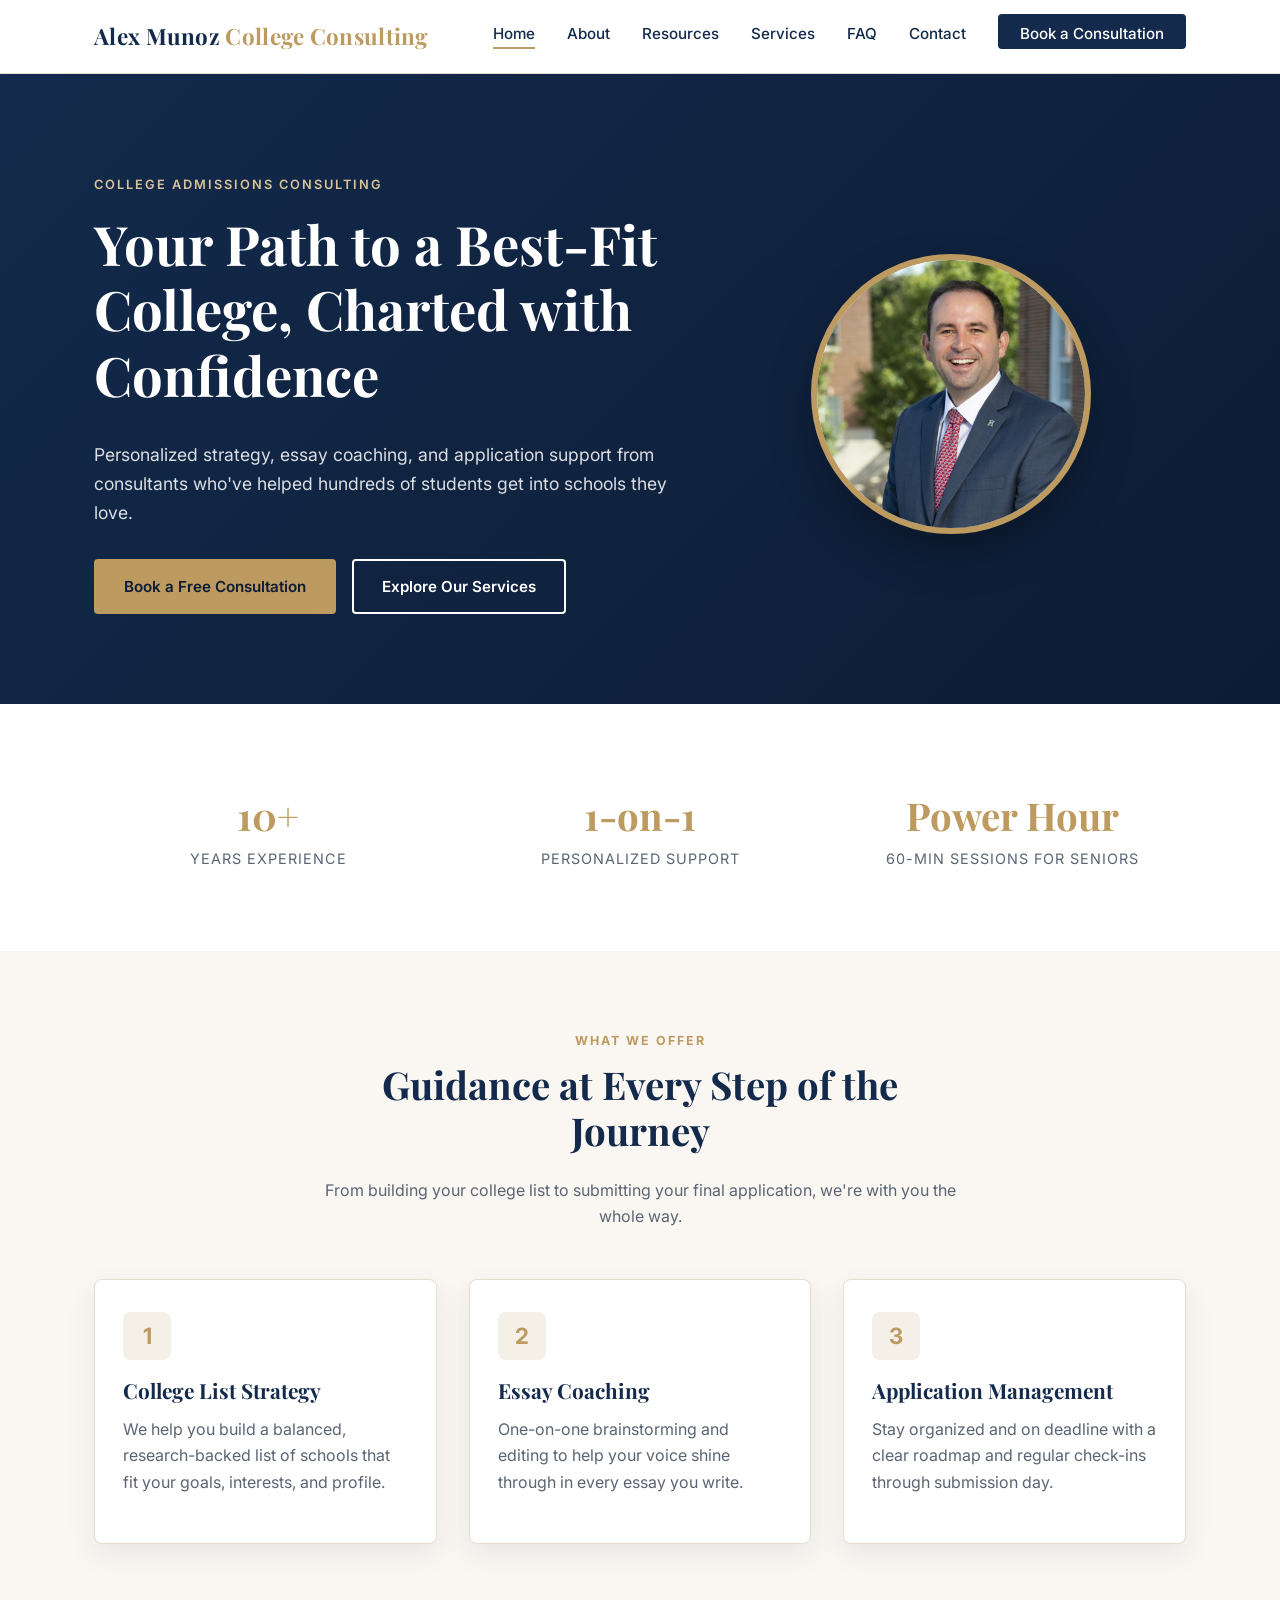
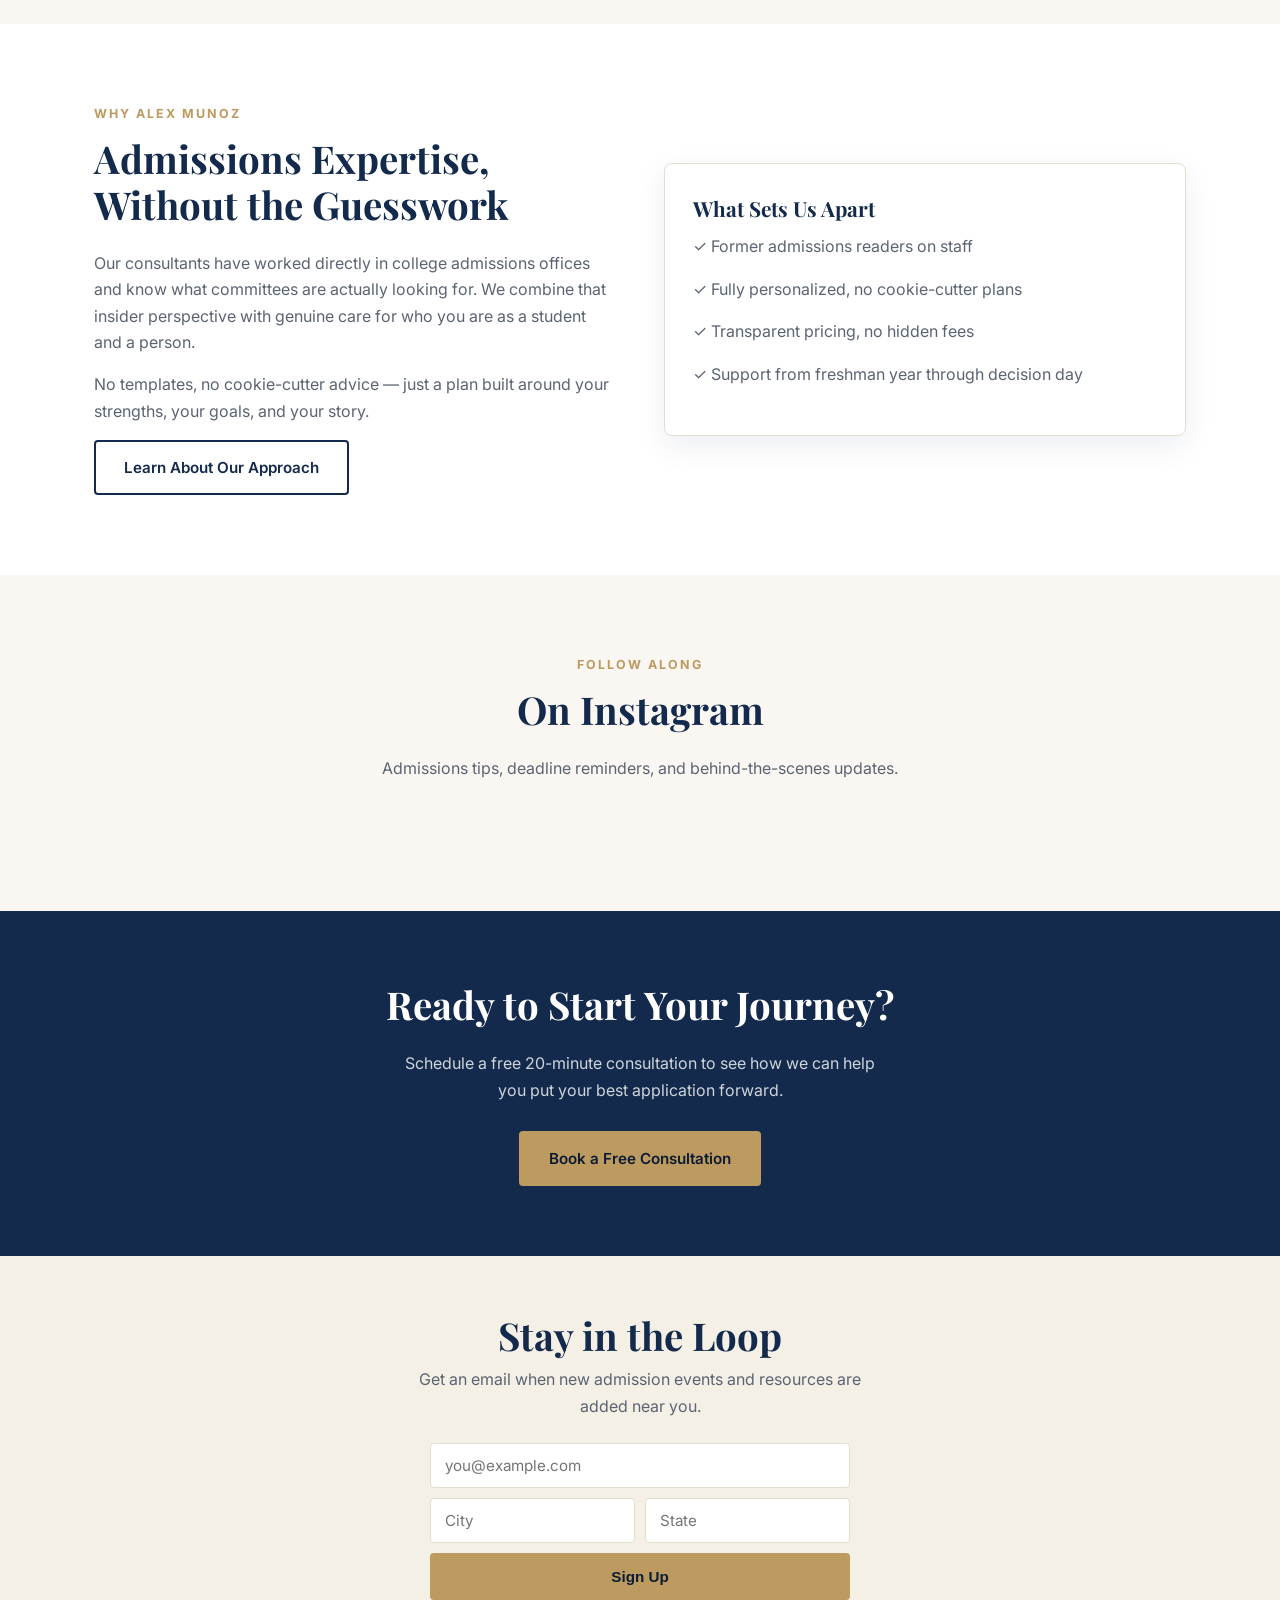
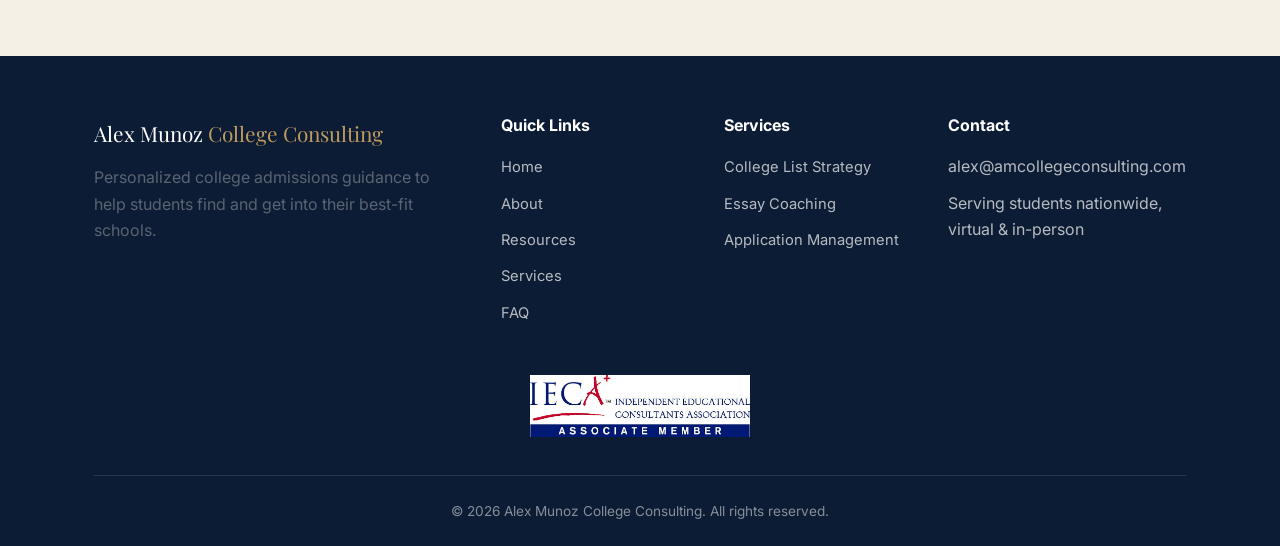
==== index.html @ 6f091584 "Add homepage hero headshot photo" ====
<!DOCTYPE html>
<html lang="en">
<head>
<!-- Google tag (gtag.js) -->
<script async src="https://www.googletagmanager.com/gtag/js?id=G-51WXC286CQ"></script>
<script>
  window.dataLayer = window.dataLayer || [];
  function gtag(){dataLayer.push(arguments);}
  gtag('js', new Date());
  gtag('config', 'G-51WXC286CQ');
</script>
<meta charset="UTF-8">
<meta name="viewport" content="width=device-width, initial-scale=1.0">
<link rel="icon" type="image/x-icon" href="favicon.ico">
<link rel="icon" type="image/png" sizes="32x32" href="favicon-32.png">
<link rel="icon" type="image/png" sizes="16x16" href="favicon-16.png">
<link rel="apple-touch-icon" sizes="180x180" href="apple-touch-icon.png">
<title>Alex Munoz College Consulting | Expert College Admissions Guidance</title>
<meta name="description" content="Alex Munoz College Consulting helps students craft standout applications and get into their best-fit colleges through personalized, one-on-one guidance.">
<link rel="canonical" href="https://amcollegeconsulting.com/">
<meta property="og:type" content="website">
<meta property="og:site_name" content="Alex Munoz College Consulting">
<meta property="og:url" content="https://amcollegeconsulting.com/">
<meta property="og:title" content="Alex Munoz College Consulting | Expert College Admissions Guidance">
<meta property="og:description" content="Alex Munoz College Consulting helps students craft standout applications and get into their best-fit colleges through personalized, one-on-one guidance.">
<meta property="og:image" content="https://amcollegeconsulting.com/social-preview.png">
<meta property="og:image:width" content="1200">
<meta property="og:image:height" content="630">
<meta name="twitter:card" content="summary_large_image">
<meta name="twitter:title" content="Alex Munoz College Consulting | Expert College Admissions Guidance">
<meta name="twitter:description" content="Alex Munoz College Consulting helps students craft standout applications and get into their best-fit colleges through personalized, one-on-one guidance.">
<meta name="twitter:image" content="https://amcollegeconsulting.com/social-preview.png">
<link rel="preconnect" href="https://fonts.googleapis.com">
<link href="https://fonts.googleapis.com/css2?family=Playfair+Display:wght@600;700&family=Inter:wght@400;500;600;700&display=swap" rel="stylesheet">
<link rel="stylesheet" href="styles.css?v=20260822a">
<script type="application/ld+json">
{
  "@context": "https://schema.org",
  "@type": "ProfessionalService",
  "name": "Alex Munoz College Consulting",
  "url": "https://amcollegeconsulting.com/",
  "image": "https://amcollegeconsulting.com/social-preview.png",
  "email": "alex@amcollegeconsulting.com",
  "description": "Personalized college admissions consulting, including college list strategy, essay coaching, application management, and interview preparation.",
  "areaServed": [
    {
      "@type": "City",
      "name": "North Dallas, TX"
    },
    {
      "@type": "Country",
      "name": "United States"
    }
  ],
  "priceRange": "$900 - $5,500+",
  "sameAs": [
    "https://www.iecaonline.com/"
  ]
}
</script>
</head>
<body>

<header class="site-header">
  <div class="nav-wrap">
    <a href="index.html" class="logo">Alex Munoz <span>College Consulting</span></a>
    <ul class="nav-links">
      <li><a href="index.html" class="active">Home</a></li>
      <li><a href="about.html">About</a></li>
      <li class="nav-dropdown">
        <a href="resources.html">Resources</a>
        <ul class="nav-dropdown-menu">
          <li><a href="resources.html#info-sessions">Admission Reps in Your Area</a></li>
        </ul>
      </li>
      <li><a href="services.html">Services</a></li>
      <li><a href="faq.html">FAQ</a></li>
      <li><a href="contact.html">Contact</a></li>
      <li><a href="contact.html" class="nav-cta">Book a Consultation</a></li>
    </ul>
    <button class="nav-toggle" aria-label="Toggle menu">&#9776;</button>
  </div>
</header>

<section class="hero">
  <div class="container hero-grid">
    <div class="hero-text">
      <span class="eyebrow">College Admissions Consulting</span>
      <h1>Your Path to a Best-Fit College, Charted with Confidence</h1>
      <p class="lead">Personalized strategy, essay coaching, and application support from consultants who've helped hundreds of students get into schools they love.</p>
      <div class="hero-actions">
        <a href="contact.html" class="btn btn-primary">Book a Free Consultation</a>
        <a href="services.html" class="btn btn-outline">Explore Our Services</a>
      </div>
    </div>
    <div class="hero-photo-wrap">
      <div class="hero-photo">
        <img src="alex-munoz-headshot.jpg" alt="Alex Munoz, Founder of Alex Munoz College Consulting" width="900" height="900">
      </div>
    </div>
  </div>
</section>

<section class="section-alt">
  <div class="container">
    <div class="stats" style="grid-template-columns: repeat(3, 1fr);">
      <div>
        <div class="stat-num">10+</div>
        <div class="stat-label">Years Experience</div>
      </div>
      <div>
        <div class="stat-num">1-on-1</div>
        <div class="stat-label">Personalized Support</div>
      </div>
      <div>
        <div class="stat-num">Power Hour</div>
        <div class="stat-label">60-Min Sessions for Seniors</div>
      </div>
    </div>
  </div>
</section>

<section>
  <div class="container">
    <div class="section-header">
      <span class="eyebrow-small">What We Offer</span>
      <h2>Guidance at Every Step of the Journey</h2>
      <p>From building your college list to submitting your final application, we're with you the whole way.</p>
    </div>
    <div class="grid-3">
      <div class="card">
        <div class="icon">1</div>
        <h3>College List Strategy</h3>
        <p>We help you build a balanced, research-backed list of schools that fit your goals, interests, and profile.</p>
      </div>
      <div class="card">
        <div class="icon">2</div>
        <h3>Essay Coaching</h3>
        <p>One-on-one brainstorming and editing to help your voice shine through in every essay you write.</p>
      </div>
      <div class="card">
        <div class="icon">3</div>
        <h3>Application Management</h3>
        <p>Stay organized and on deadline with a clear roadmap and regular check-ins through submission day.</p>
      </div>
    </div>
  </div>
</section>

<section class="section-alt">
  <div class="container">
    <div class="grid-2">
      <div>
        <span class="eyebrow-small">Why Alex Munoz</span>
        <h2>Admissions Expertise, Without the Guesswork</h2>
        <p>Our consultants have worked directly in college admissions offices and know what committees are actually looking for. We combine that insider perspective with genuine care for who you are as a student and a person.</p>
        <p>No templates, no cookie-cutter advice &mdash; just a plan built around your strengths, your goals, and your story.</p>
        <a href="about.html" class="btn btn-outline-navy">Learn About Our Approach</a>
      </div>
      <div class="card">
        <h3>What Sets Us Apart</h3>
        <p>&#10003; Former admissions readers on staff</p>
        <p>&#10003; Fully personalized, no cookie-cutter plans</p>
        <p>&#10003; Transparent pricing, no hidden fees</p>
        <p>&#10003; Support from freshman year through decision day</p>
      </div>
    </div>
  </div>
</section>

<section>
  <div class="container">
    <div class="section-header">
      <span class="eyebrow-small">Follow Along</span>
      <h2>On Instagram</h2>
      <p>Admissions tips, deadline reminders, and behind-the-scenes updates.</p>
    </div>
    <!-- Elfsight Instagram Feed | Untitled Instagram Feed -->
    <script src="https://elfsightcdn.com/platform.js" async></script>
    <div class="elfsight-app-0a816192-628d-4519-bcab-d9eaa3f98de2" data-elfsight-app-lazy></div>
  </div>
</section>

<section class="cta-band">
  <div class="container">
    <h2>Ready to Start Your Journey?</h2>
    <p>Schedule a free 20-minute consultation to see how we can help you put your best application forward.</p>
    <a href="contact.html" class="btn btn-primary">Book a Free Consultation</a>
  </div>
</section>

<section class="newsletter-band">
  <div class="container">
    <h2>Stay in the Loop</h2>
    <p>Get an email when new admission events and resources are added near you.</p>
    <p class="form-success" style="display:none; color: var(--gold); font-weight: 600;">Thanks! You're signed up.</p>
    <form class="newsletter-form" action="https://formspree.io/f/mgognybo" method="POST">
      <input type="hidden" name="form_type" value="Newsletter signup">
      <label for="newsletter-email" class="sr-only">Email address</label>
      <input type="email" id="newsletter-email" name="email" placeholder="you@example.com" required>
      <div class="newsletter-form-row">
        <label for="newsletter-city" class="sr-only">City</label>
        <input type="text" id="newsletter-city" name="city" placeholder="City">
        <label for="newsletter-state" class="sr-only">State</label>
        <input type="text" id="newsletter-state" name="state" placeholder="State">
      </div>
      <button type="submit" class="btn btn-primary">Sign Up</button>
    </form>
  </div>
</section>

<footer class="site-footer">
  <div class="container">
    <div class="footer-grid">
      <div>
        <div class="footer-logo">Alex Munoz <span>College Consulting</span></div>
        <p>Personalized college admissions guidance to help students find and get into their best-fit schools.</p>
      </div>
      <div>
        <h4>Quick Links</h4>
        <ul>
          <li><a href="index.html">Home</a></li>
          <li><a href="about.html">About</a></li>
          <li><a href="resources.html">Resources</a></li>
          <li><a href="services.html">Services</a></li>
          <li><a href="faq.html">FAQ</a></li>
        </ul>
      </div>
      <div>
        <h4>Services</h4>
        <ul>
          <li><a href="services.html">College List Strategy</a></li>
          <li><a href="services.html">Essay Coaching</a></li>
          <li><a href="services.html">Application Management</a></li>
        </ul>
      </div>
      <div>
        <h4>Contact</h4>
        <ul>
          <li>alex@amcollegeconsulting.com</li>
          <li>Serving students nationwide, virtual &amp; in-person</li>
        </ul>
      </div>
    </div>
    <div class="footer-badge">
      <a href="https://www.iecaonline.com/" target="_blank" rel="noopener">
        <img src="IECA%20logo.jpg" alt="IECA Associate Member">
      </a>
    </div>
    <div class="footer-bottom">
      &copy; 2026 Alex Munoz College Consulting. All rights reserved.
    </div>
  </div>
</footer>

<script src="main.js?v=20260810b"></script>
</body>
</html>
---- styles.css ----
/* Alex Munoz College Consulting — Shared Styles */

:root {
  --navy: #132a4c;
  --navy-dark: #0c1c34;
  --gold: #bd9a5f;
  --gold-light: #d9c398;
  --cream: #faf7f2;
  --white: #ffffff;
  --text: #26303f;
  --text-muted: #5b6472;
  --border: #e5ddd0;
  --shadow: 0 10px 30px rgba(19, 42, 76, 0.08);
}

* {
  box-sizing: border-box;
}

html {
  scroll-behavior: smooth;
}

body {
  margin: 0;
  font-family: 'Inter', -apple-system, BlinkMacSystemFont, 'Segoe UI', sans-serif;
  color: var(--text);
  background: var(--cream);
  line-height: 1.65;
}

h1, h2, h3, h4 {
  font-family: 'Playfair Display', Georgia, serif;
  color: var(--navy);
  line-height: 1.2;
  margin: 0 0 0.6em;
}

h1 { font-size: clamp(2.2rem, 5vw, 3.4rem); }
h2 { font-size: clamp(1.7rem, 3.5vw, 2.4rem); }
h3 { font-size: 1.3rem; }

p { margin: 0 0 1em; color: var(--text-muted); }

a { color: inherit; text-decoration: none; }

img { max-width: 100%; display: block; }

.container {
  max-width: 1140px;
  margin: 0 auto;
  padding: 0 24px;
}

/* Header */
.site-header {
  position: sticky;
  top: 0;
  z-index: 100;
  background: var(--white);
  border-bottom: 1px solid var(--border);
}

.nav-wrap {
  display: flex;
  align-items: center;
  justify-content: space-between;
  padding: 18px 24px;
  max-width: 1140px;
  margin: 0 auto;
}

.logo {
  font-family: 'Playfair Display', Georgia, serif;
  font-size: 1.4rem;
  font-weight: 700;
  color: var(--navy);
  letter-spacing: 0.3px;
}

.logo span {
  color: var(--gold);
}

.nav-links {
  display: flex;
  gap: 32px;
  list-style: none;
  margin: 0;
  padding: 0;
}

.nav-links a {
  font-weight: 500;
  font-size: 0.95rem;
  color: var(--navy);
  padding-bottom: 4px;
  border-bottom: 2px solid transparent;
  transition: border-color 0.2s ease, color 0.2s ease;
}

.nav-links a:hover,
.nav-links a.active {
  border-bottom-color: var(--gold);
}

.nav-cta {
  background: var(--navy);
  color: var(--white) !important;
  padding: 10px 22px;
  border-radius: 4px;
  font-weight: 600;
  font-size: 0.9rem;
  transition: background 0.2s ease;
  white-space: nowrap;
}

.nav-cta:hover {
  background: var(--gold);
  color: var(--navy) !important;
}

.nav-toggle {
  display: none;
  background: none;
  border: none;
  font-size: 1.6rem;
  color: var(--navy);
  cursor: pointer;
}

/* Buttons */
.btn {
  display: inline-block;
  padding: 13px 28px;
  border-radius: 4px;
  font-weight: 600;
  font-size: 0.95rem;
  transition: all 0.2s ease;
  cursor: pointer;
  border: 2px solid transparent;
}

.btn-primary {
  background: var(--gold);
  color: var(--navy-dark);
}

.btn-primary:hover {
  background: var(--navy);
  color: var(--white);
}

.btn-outline {
  border-color: var(--white);
  color: var(--white);
}

.btn-outline:hover {
  background: var(--white);
  color: var(--navy);
}

.btn-outline-navy {
  border-color: var(--navy);
  color: var(--navy);
}

.btn-outline-navy:hover {
  background: var(--navy);
  color: var(--white);
}

/* Hero */
.hero {
  background: linear-gradient(135deg, var(--navy) 0%, var(--navy-dark) 100%);
  color: var(--white);
  padding: 100px 0 90px;
  text-align: center;
}

.hero h1 { color: var(--white); }

.hero .eyebrow {
  text-transform: uppercase;
  letter-spacing: 2px;
  font-size: 0.8rem;
  color: var(--gold-light);
  font-weight: 600;
  margin-bottom: 16px;
  display: block;
}

.hero p.lead {
  color: rgba(255,255,255,0.85);
  max-width: 620px;
  margin: 0 auto 32px;
  font-size: 1.1rem;
}

.hero-actions {
  display: flex;
  gap: 16px;
  justify-content: center;
  flex-wrap: wrap;
}

.hero-grid {
  display: grid;
  grid-template-columns: 1.1fr 0.9fr;
  gap: 48px;
  align-items: center;
  text-align: left;
}

.hero-grid .lead { margin: 0 0 32px; }
.hero-grid .hero-actions { justify-content: flex-start; }

.hero-photo-wrap {
  display: flex;
  justify-content: center;
}

.hero-photo {
  width: 280px;
  height: 280px;
  border-radius: 50%;
  overflow: hidden;
  border: 6px solid var(--gold);
  box-shadow: 0 20px 44px rgba(0,0,0,0.28);
  background: var(--white);
}

.hero-photo img {
  width: 100%;
  height: 100%;
  object-fit: cover;
  display: block;
}

/* Headshot / photo mosaic */
.headshot-frame {
  border-radius: 16px;
  overflow: hidden;
  box-shadow: 0 16px 32px rgba(19,42,76,0.18);
}

.headshot-frame img {
  width: 100%;
  height: 100%;
  object-fit: cover;
  object-position: top center;
  display: block;
}

.photo-mosaic {
  display: grid;
  grid-template-columns: 1fr 1fr;
  gap: 12px;
}

.photo-mosaic .headshot-frame {
  aspect-ratio: 1 / 1;
}

.page-hero {
  background: linear-gradient(135deg, var(--navy) 0%, var(--navy-dark) 100%);
  color: var(--white);
  padding: 70px 0;
  text-align: center;
}

.page-hero h1 { color: var(--white); margin-bottom: 10px; }
.page-hero p { color: rgba(255,255,255,0.8); margin: 0; }

/* Sections */
section {
  padding: 80px 0;
}

.section-alt {
  background: var(--white);
}

.section-header {
  text-align: center;
  max-width: 640px;
  margin: 0 auto 50px;
}

.eyebrow-small {
  text-transform: uppercase;
  letter-spacing: 2px;
  font-size: 0.78rem;
  color: var(--gold);
  font-weight: 700;
  display: block;
  margin-bottom: 10px;
}

/* Grid / Cards */
.grid-3 {
  display: grid;
  grid-template-columns: repeat(3, 1fr);
  gap: 32px;
}

.grid-2 {
  display: grid;
  grid-template-columns: 1fr 1fr;
  gap: 48px;
  align-items: center;
}

.card {
  background: var(--white);
  border: 1px solid var(--border);
  border-radius: 8px;
  padding: 32px 28px;
  box-shadow: var(--shadow);
}

.card .icon {
  width: 48px;
  height: 48px;
  border-radius: 8px;
  background: rgba(189, 154, 95, 0.15);
  color: var(--gold);
  display: flex;
  align-items: center;
  justify-content: center;
  font-size: 1.4rem;
  margin-bottom: 18px;
  font-weight: 700;
}

.stats {
  display: grid;
  grid-template-columns: repeat(4, 1fr);
  gap: 24px;
  text-align: center;
}

.stat-num {
  font-family: 'Playfair Display', Georgia, serif;
  font-size: 2.4rem;
  color: var(--gold);
  font-weight: 700;
}

.stat-label {
  color: var(--text-muted);
  font-size: 0.9rem;
  text-transform: uppercase;
  letter-spacing: 1px;
}

/* Testimonial cards */
.testimonial {
  background: var(--white);
  border-left: 3px solid var(--gold);
  border-radius: 6px;
  padding: 30px;
  box-shadow: var(--shadow);
}

.testimonial p.quote {
  font-style: italic;
  color: var(--text);
  font-size: 1.02rem;
}

.testimonial .author {
  font-weight: 700;
  color: var(--navy);
  font-size: 0.95rem;
}

.testimonial .role {
  color: var(--text-muted);
  font-size: 0.85rem;
}

/* CTA band */
.cta-band {
  background: var(--navy);
  color: var(--white);
  text-align: center;
  padding: 70px 0;
}

.cta-band h2 { color: var(--white); }
.cta-band p { color: rgba(255,255,255,0.8); max-width: 500px; margin: 0 auto 28px; }

/* Newsletter signup band */
.newsletter-band {
  background: rgba(189, 154, 95, 0.08);
  text-align: center;
  padding: 56px 0;
}

.newsletter-band h2 { margin-bottom: 8px; }
.newsletter-band p { max-width: 480px; margin: 0 auto 24px; }

.newsletter-form {
  display: flex;
  flex-direction: column;
  gap: 10px;
  max-width: 420px;
  margin: 0 auto;
}

.newsletter-form-row {
  display: flex;
  gap: 10px;
}

.newsletter-form-row input {
  flex: 1;
  min-width: 0;
}

.newsletter-form button {
  width: 100%;
}

.sr-only {
  position: absolute;
  width: 1px;
  height: 1px;
  padding: 0;
  margin: -1px;
  overflow: hidden;
  clip: rect(0, 0, 0, 0);
  white-space: nowrap;
  border: 0;
}

/* Forms */
.contact-form {
  display: grid;
  gap: 20px;
}

.form-row {
  display: grid;
  grid-template-columns: 1fr 1fr;
  gap: 20px;
}

label {
  display: block;
  font-weight: 600;
  font-size: 0.88rem;
  color: var(--navy);
  margin-bottom: 6px;
}

input, select, textarea {
  width: 100%;
  padding: 12px 14px;
  border: 1px solid var(--border);
  border-radius: 4px;
  font-family: inherit;
  font-size: 0.95rem;
  background: var(--white);
  color: var(--text);
}

input:focus, select:focus, textarea:focus {
  outline: none;
  border-color: var(--gold);
}

textarea { resize: vertical; min-height: 120px; }

.contact-info-item {
  display: flex;
  gap: 16px;
  margin-bottom: 26px;
}

.contact-info-item .icon {
  flex-shrink: 0;
  width: 44px;
  height: 44px;
  border-radius: 50%;
  background: rgba(189, 154, 95, 0.15);
  color: var(--gold);
  display: flex;
  align-items: center;
  justify-content: center;
  font-weight: 700;
}

/* Footer */
.site-footer {
  background: var(--navy-dark);
  color: rgba(255,255,255,0.7);
  padding: 60px 0 24px;
}

.footer-grid {
  display: grid;
  grid-template-columns: 2fr 1fr 1fr 1.3fr;
  gap: 40px;
  margin-bottom: 40px;
}

.footer-grid h4 {
  color: var(--white);
  font-size: 1rem;
  margin-bottom: 18px;
  font-family: 'Inter', sans-serif;
  font-weight: 700;
}

.footer-grid ul {
  list-style: none;
  margin: 0;
  padding: 0;
}

.footer-grid li {
  margin-bottom: 10px;
}

.footer-grid a {
  color: rgba(255,255,255,0.7);
  font-size: 0.92rem;
  transition: color 0.2s ease;
}

.footer-grid a:hover {
  color: var(--gold-light);
}

.footer-logo {
  font-family: 'Playfair Display', Georgia, serif;
  font-size: 1.3rem;
  color: var(--white);
  margin-bottom: 14px;
}

.footer-logo span { color: var(--gold); }

.resource-table {
  width: 100%;
  border-collapse: collapse;
  margin-bottom: 10px;
}

.resource-table th,
.resource-table td {
  text-align: left;
  padding: 12px 16px;
  border-bottom: 1px solid var(--border);
  font-size: 0.95rem;
}

.resource-table th {
  background: var(--white);
  color: var(--navy);
  font-weight: 700;
  text-transform: uppercase;
  font-size: 0.75rem;
  letter-spacing: 0.5px;
}

.resource-table td a {
  color: var(--gold);
  font-weight: 600;
}

.resource-table td a:hover {
  text-decoration: underline;
}

.resource-table tr:nth-child(even) {
  background: rgba(189, 154, 95, 0.05);
}

.resource-note {
  font-size: 0.85rem;
  color: var(--text-muted);
  margin-top: 8px;
}

/* Resources page header + top-of-page signup box */
.section-header-grid {
  display: grid;
  grid-template-columns: 1fr minmax(210px, 240px);
  gap: 28px;
  align-items: start;
  max-width: 980px;
  margin: 0 auto 44px;
}

.section-header-grid .section-header-text {
  text-align: left;
}

.signup-box {
  background: var(--white);
  border: 1px solid var(--border);
  border-radius: 8px;
  padding: 16px 18px;
  box-shadow: var(--shadow);
}

.signup-box h3 {
  margin-bottom: 4px;
  font-size: 0.92rem;
}

.signup-box p {
  font-size: 0.78rem;
  margin-bottom: 10px;
  line-height: 1.4;
}

.signup-box .newsletter-form {
  flex-direction: column;
  gap: 8px;
}

.signup-box .newsletter-form input[type="email"] {
  padding: 9px 10px;
  font-size: 0.85rem;
}

.signup-box .newsletter-form-row {
  flex-direction: column;
  gap: 8px;
}

.signup-box .newsletter-form-row input {
  padding: 9px 10px;
  font-size: 0.85rem;
}

.signup-box .newsletter-form button {
  width: 100%;
  padding: 9px 16px;
  font-size: 0.85rem;
}

/* Session list (Admission Info Sessions in Your Area) */
.session-controls {
  display: flex;
  gap: 24px;
  justify-content: center;
  flex-wrap: wrap;
  margin-bottom: 24px;
}

.session-control {
  min-width: 220px;
}

.session-control label {
  text-align: center;
}

.session-control select {
  cursor: pointer;
}

.session-filters {
  display: flex;
  gap: 10px;
  justify-content: center;
  flex-wrap: wrap;
  margin-bottom: 32px;
}

.session-filter {
  font-size: 0.85rem;
  font-weight: 600;
  padding: 8px 18px;
  border-radius: 20px;
  border: 1px solid var(--border);
  background: var(--white);
  color: var(--navy);
  cursor: pointer;
  transition: background 0.15s ease, color 0.15s ease;
}

.session-filter:hover {
  border-color: var(--gold);
}

.session-filter.active {
  background: var(--navy);
  color: var(--white);
  border-color: var(--navy);
}

.session-list {
  max-width: 760px;
  margin: 0 auto;
  display: flex;
  flex-direction: column;
  gap: 14px;
}

.session-item {
  background: var(--white);
  border: 1px solid var(--border);
  border-radius: 8px;
  padding: 18px 20px;
  display: flex;
  gap: 18px;
  align-items: center;
  box-shadow: var(--shadow);
}

.session-body {
  flex: 1;
  min-width: 0;
}

.session-logo {
  flex-shrink: 0;
  width: 48px;
  height: 48px;
  display: flex;
  align-items: center;
  justify-content: center;
}

.session-logo img {
  max-width: 48px;
  max-height: 48px;
  width: auto;
  height: auto;
  object-fit: contain;
}

/* Baylor's crest SVG renders with extra internal padding, so it looks
   noticeably smaller than the other logos at the same box size — nudge it up. */
.session-logo img[src*="bayloruniversity.svg"] {
  transform: scale(1.35);
}

.session-date {
  flex-shrink: 0;
  background: var(--navy);
  color: var(--gold-light);
  border-radius: 6px;
  padding: 8px 12px;
  text-align: center;
  min-width: 58px;
}

.session-date .month {
  font-size: 0.7rem;
  font-weight: 700;
  text-transform: uppercase;
  letter-spacing: 0.5px;
}

.session-date .day {
  font-size: 1.15rem;
  font-weight: 700;
  font-family: 'Playfair Display', Georgia, serif;
}

.session-title {
  font-weight: 700;
  color: var(--navy);
  font-size: 1rem;
  margin-bottom: 2px;
}

.session-meta {
  font-size: 0.88rem;
  color: var(--text-muted);
  margin-bottom: 4px;
}

.session-link {
  font-size: 0.85rem;
  color: var(--gold);
  font-weight: 600;
}

.session-link:hover {
  text-decoration: underline;
}

/* Nav dropdown */
.nav-dropdown {
  position: relative;
}

.nav-dropdown > a {
  display: inline-flex;
  align-items: center;
  gap: 4px;
}

.nav-dropdown-menu {
  list-style: none;
  margin: 0;
  padding: 0;
  position: absolute;
  top: 100%;
  left: 0;
  background: var(--white);
  border: 1px solid var(--border);
  border-radius: 6px;
  box-shadow: var(--shadow);
  min-width: 230px;
  opacity: 0;
  visibility: hidden;
  transform: translateY(6px);
  transition: opacity 0.15s ease, transform 0.15s ease, visibility 0.15s ease;
  z-index: 200;
}

.nav-dropdown:hover .nav-dropdown-menu,
.nav-dropdown:focus-within .nav-dropdown-menu {
  opacity: 1;
  visibility: visible;
  transform: translateY(0);
}

.nav-dropdown-menu li a {
  display: block;
  padding: 12px 18px;
  font-size: 0.9rem;
  border-bottom: 1px solid var(--border);
  color: var(--navy);
  font-weight: 500;
}

.nav-dropdown-menu li:last-child a {
  border-bottom: none;
}

.nav-dropdown-menu li a:hover {
  background: var(--cream);
}

.faq-list {
  max-width: 780px;
  margin: 0 auto;
}

.faq-item {
  padding: 26px 0;
  border-bottom: 1px solid var(--border);
}

.faq-item:last-child {
  border-bottom: none;
}

.faq-item h3 {
  font-size: 1.15rem;
  margin-bottom: 8px;
}

.faq-item p {
  margin-bottom: 0;
}

.package-price {
  font-family: 'Playfair Display', Georgia, serif;
  font-size: 1.8rem;
  color: var(--gold);
  font-weight: 700;
  margin-bottom: 4px;
}

.package-price .price-note {
  font-family: 'Inter', sans-serif;
  font-size: 0.85rem;
  color: var(--text-muted);
  font-weight: 500;
  display: block;
  margin-bottom: 16px;
}

.footer-badge {
  text-align: center;
  margin-bottom: 30px;
}

.footer-badge img {
  max-width: 220px;
  display: inline-block;
}

.footer-bottom {
  border-top: 1px solid rgba(255,255,255,0.12);
  padding-top: 24px;
  text-align: center;
  font-size: 0.85rem;
  color: rgba(255,255,255,0.5);
}

/* Responsive */
@media (max-width: 860px) {
  .nav-dropdown-menu {
    position: static;
    opacity: 1;
    visibility: visible;
    transform: none;
    box-shadow: none;
    border: none;
    border-radius: 0;
    display: none;
  }
  .nav-dropdown.open .nav-dropdown-menu {
    display: block;
  }
  .nav-dropdown-menu li a {
    padding-left: 40px;
  }
  .nav-links {
    display: none;
    position: absolute;
    top: 100%;
    left: 0;
    right: 0;
    background: var(--white);
    flex-direction: column;
    gap: 0;
    border-top: 1px solid var(--border);
    box-shadow: var(--shadow);
  }
  .nav-links.open { display: flex; }
  .nav-links li { width: 100%; }
  .nav-links a {
    display: block;
    padding: 16px 24px;
    border-bottom: 1px solid var(--border);
  }
  .nav-links .nav-cta { margin: 16px 24px; text-align: center; }
  .nav-toggle { display: block; }
  .grid-3 { grid-template-columns: 1fr; }
  .grid-2 { grid-template-columns: 1fr; }
  .hero-grid { grid-template-columns: 1fr; text-align: center; }
  .hero-grid .hero-actions { justify-content: center; }
  .hero-grid .lead { margin: 0 auto 32px; }
  .hero-photo-wrap { order: -1; margin-bottom: 12px; }
  .hero-photo { width: 200px; height: 200px; }
  .section-header-grid { grid-template-columns: 1fr; }
  .section-header-grid .section-header-text { text-align: center; }
  .stats { grid-template-columns: repeat(2, 1fr); }
  .form-row { grid-template-columns: 1fr; }
  .footer-grid { grid-template-columns: 1fr 1fr; }
}

@media (max-width: 500px) {
  .footer-grid { grid-template-columns: 1fr; }
  .hero { padding: 70px 0 60px; }
  section { padding: 56px 0; }
  .session-item { padding: 14px; gap: 10px; }
  .session-date { min-width: 44px; padding: 6px 8px; }
  .session-date .day { font-size: 1rem; }
  .session-logo { width: 34px; height: 34px; }
  .session-logo img { max-width: 34px; max-height: 34px; }
  .session-title { font-size: 0.92rem; }
}
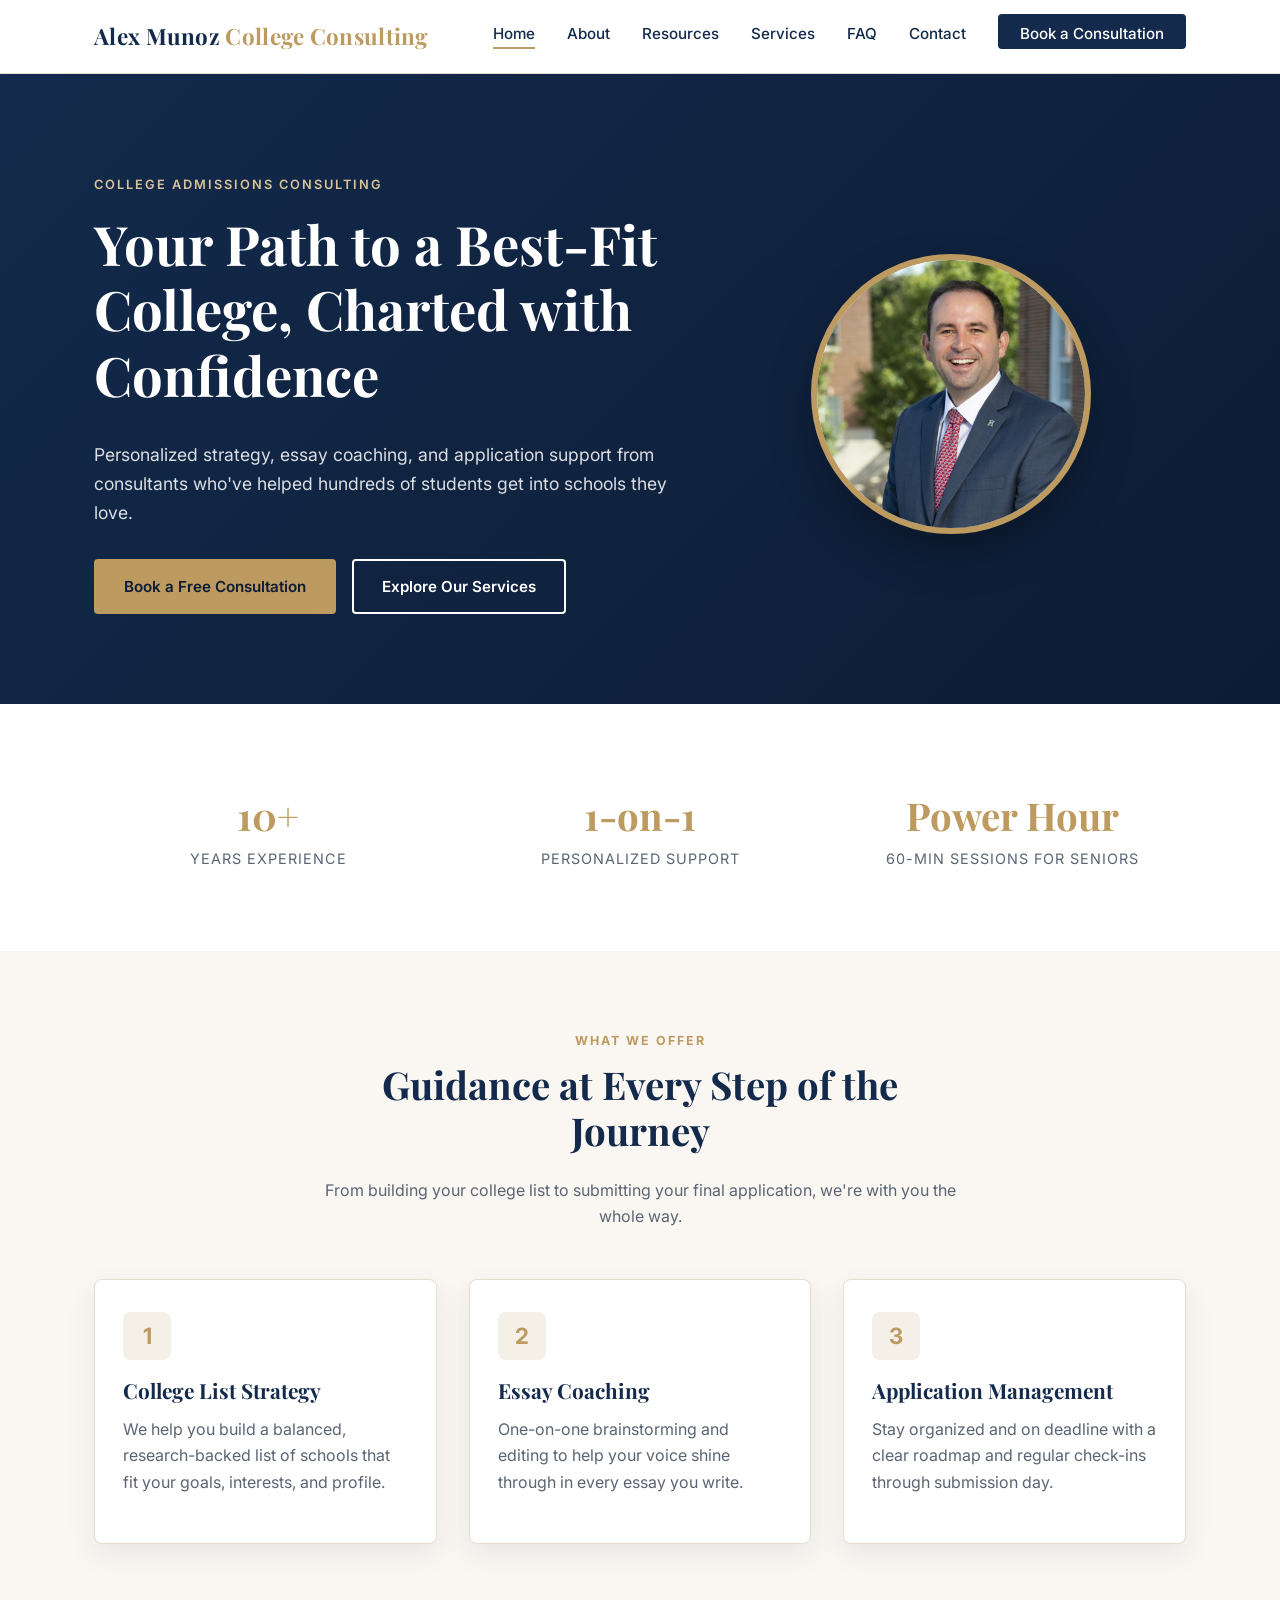
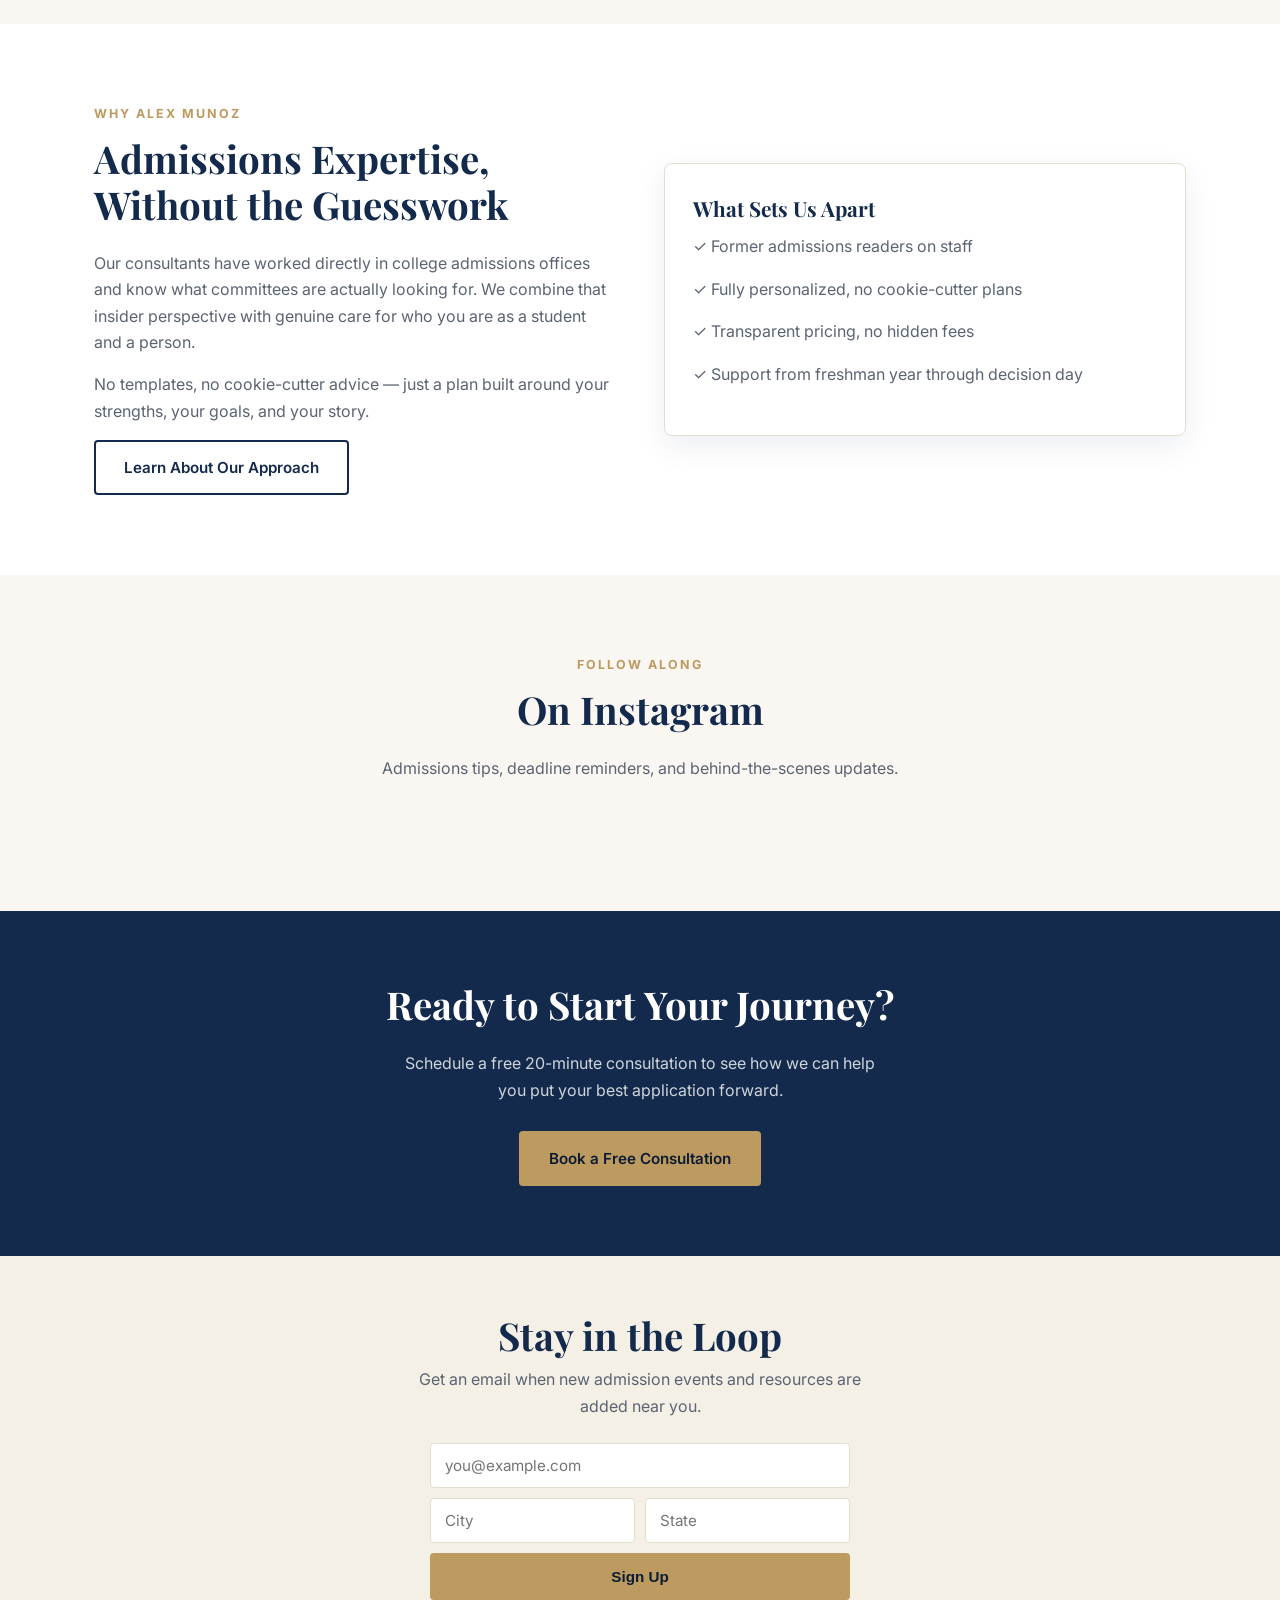
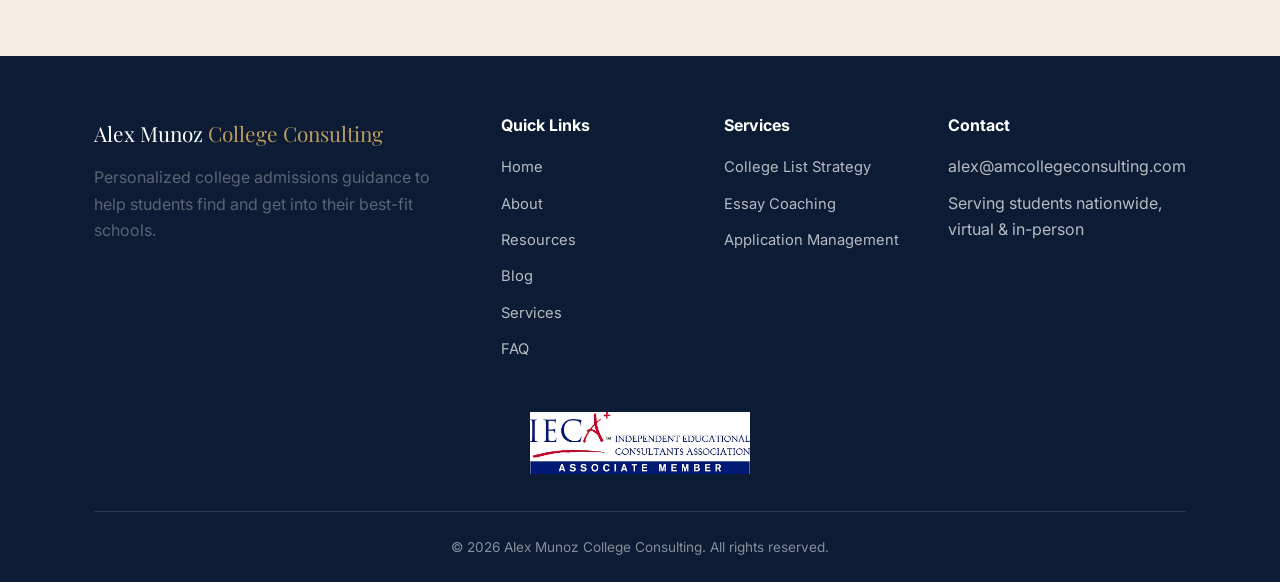
==== commit 4343095e: "Add blog section with first post on college fair season" ====
--- a/index.html
+++ b/index.html
@@ -32,7 +32,7 @@
 <meta name="twitter:image" content="https://amcollegeconsulting.com/social-preview.png">
 <link rel="preconnect" href="https://fonts.googleapis.com">
 <link href="https://fonts.googleapis.com/css2?family=Playfair+Display:wght@600;700&family=Inter:wght@400;500;600;700&display=swap" rel="stylesheet">
-<link rel="stylesheet" href="styles.css?v=20260822a">
+<link rel="stylesheet" href="styles.css?v=20260827a">
 <script type="application/ld+json">
 {
   "@context": "https://schema.org",
@@ -71,6 +71,7 @@
         <a href="resources.html">Resources</a>
         <ul class="nav-dropdown-menu">
           <li><a href="resources.html#info-sessions">Admission Reps in Your Area</a></li>
+          <li><a href="blog.html">Blog</a></li>
         </ul>
       </li>
       <li><a href="services.html">Services</a></li>
@@ -222,6 +223,7 @@
           <li><a href="index.html">Home</a></li>
           <li><a href="about.html">About</a></li>
           <li><a href="resources.html">Resources</a></li>
+          <li><a href="blog.html">Blog</a></li>
           <li><a href="services.html">Services</a></li>
           <li><a href="faq.html">FAQ</a></li>
         </ul>
--- a/styles.css
+++ b/styles.css
@@ -379,6 +379,167 @@
 .testimonial .role {
   color: var(--text-muted);
   font-size: 0.85rem;
+}
+
+/* Blog */
+.blog-grid {
+  display: grid;
+  grid-template-columns: repeat(3, 1fr);
+  gap: 32px;
+}
+
+.blog-card {
+  background: var(--white);
+  border: 1px solid var(--border);
+  border-radius: 8px;
+  overflow: hidden;
+  box-shadow: var(--shadow);
+  display: flex;
+  flex-direction: column;
+  transition: transform 0.2s ease, box-shadow 0.2s ease;
+}
+
+.blog-card:hover {
+  transform: translateY(-4px);
+  box-shadow: 0 16px 36px rgba(19, 42, 76, 0.14);
+}
+
+.blog-card-image {
+  aspect-ratio: 16 / 10;
+  overflow: hidden;
+}
+
+.blog-card-image img {
+  width: 100%;
+  height: 100%;
+  object-fit: cover;
+  object-position: top center;
+}
+
+.blog-card-body {
+  padding: 26px 26px 28px;
+  display: flex;
+  flex-direction: column;
+  flex: 1;
+}
+
+.blog-meta {
+  text-transform: uppercase;
+  letter-spacing: 1.5px;
+  font-size: 0.72rem;
+  color: var(--gold);
+  font-weight: 700;
+  margin-bottom: 10px;
+}
+
+.blog-card h3 {
+  font-size: 1.2rem;
+  margin-bottom: 10px;
+}
+
+.blog-card p.excerpt {
+  flex: 1;
+  margin-bottom: 18px;
+}
+
+.read-more {
+  font-weight: 700;
+  font-size: 0.9rem;
+  color: var(--navy);
+  display: inline-flex;
+  align-items: center;
+  gap: 6px;
+}
+
+.blog-card:hover .read-more,
+.read-more:hover {
+  color: var(--gold);
+}
+
+.read-more .arrow {
+  transition: transform 0.2s ease;
+}
+
+.blog-card:hover .read-more .arrow {
+  transform: translateX(4px);
+}
+
+/* Article page */
+.article-hero {
+  background: linear-gradient(135deg, var(--navy) 0%, var(--navy-dark) 100%);
+  color: var(--white);
+  padding: 56px 0 48px;
+  text-align: center;
+}
+
+.article-hero .back-link {
+  display: inline-block;
+  color: var(--gold-light);
+  font-size: 0.88rem;
+  font-weight: 600;
+  margin-bottom: 22px;
+}
+
+.article-hero .back-link:hover { color: var(--white); }
+
+.article-hero h1 {
+  color: var(--white);
+  max-width: 780px;
+  margin-left: auto;
+  margin-right: auto;
+}
+
+.article-hero .article-meta {
+  color: rgba(255,255,255,0.75);
+  font-size: 0.92rem;
+  margin-top: 16px;
+}
+
+.article-featured-image {
+  max-width: 860px;
+  margin: -40px auto 0;
+  border-radius: 10px;
+  overflow: hidden;
+  box-shadow: 0 24px 48px rgba(19, 42, 76, 0.22);
+  position: relative;
+}
+
+.article-featured-image img {
+  width: 100%;
+  aspect-ratio: 16 / 9;
+  object-fit: cover;
+  object-position: top center;
+}
+
+.article-body {
+  max-width: 720px;
+  margin: 0 auto;
+  padding: 56px 0 20px;
+}
+
+.article-body p { color: var(--text); font-size: 1.05rem; }
+.article-body h2 { font-size: 1.6rem; margin-top: 1.4em; }
+.article-body h3 { font-size: 1.15rem; margin-top: 1.2em; }
+.article-body a { color: var(--navy); font-weight: 600; text-decoration: underline; text-decoration-color: var(--gold); text-underline-offset: 3px; }
+.article-body a:hover { color: var(--gold); }
+
+.article-cta {
+  background: var(--cream);
+  border: 1px solid var(--border);
+  border-radius: 10px;
+  padding: 32px;
+  text-align: center;
+  margin-top: 2em;
+}
+
+.article-cta p { max-width: 460px; margin-left: auto; margin-right: auto; }
+
+.article-byline {
+  font-style: italic;
+  font-size: 0.95rem;
+  border-top: 1px solid var(--border);
+  padding-top: 22px;
+  margin-top: 2em;
 }
 
 /* CTA band */
@@ -942,6 +1103,8 @@
   .nav-toggle { display: block; }
   .grid-3 { grid-template-columns: 1fr; }
   .grid-2 { grid-template-columns: 1fr; }
+  .blog-grid { grid-template-columns: 1fr; }
+  .article-featured-image { margin-top: 0; border-radius: 0; }
   .hero-grid { grid-template-columns: 1fr; text-align: center; }
   .hero-grid .hero-actions { justify-content: center; }
   .hero-grid .lead { margin: 0 auto 32px; }
